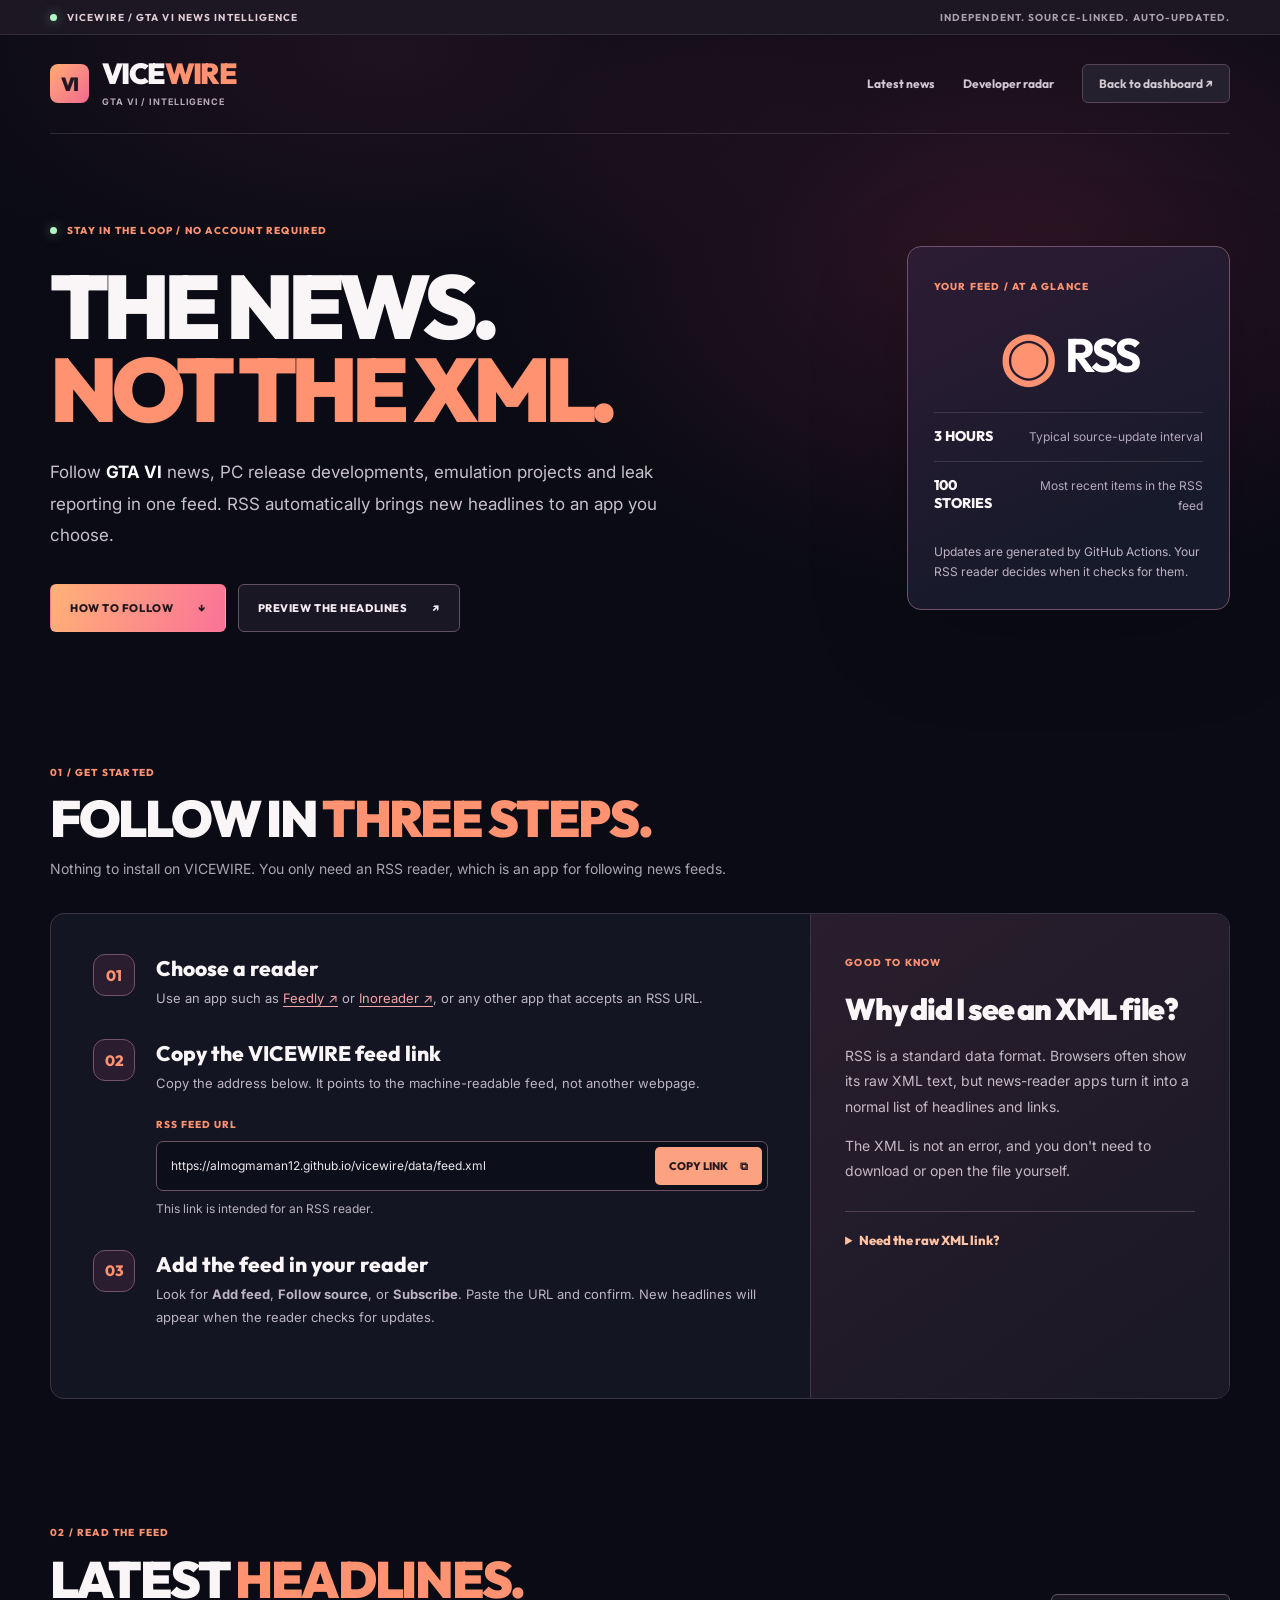
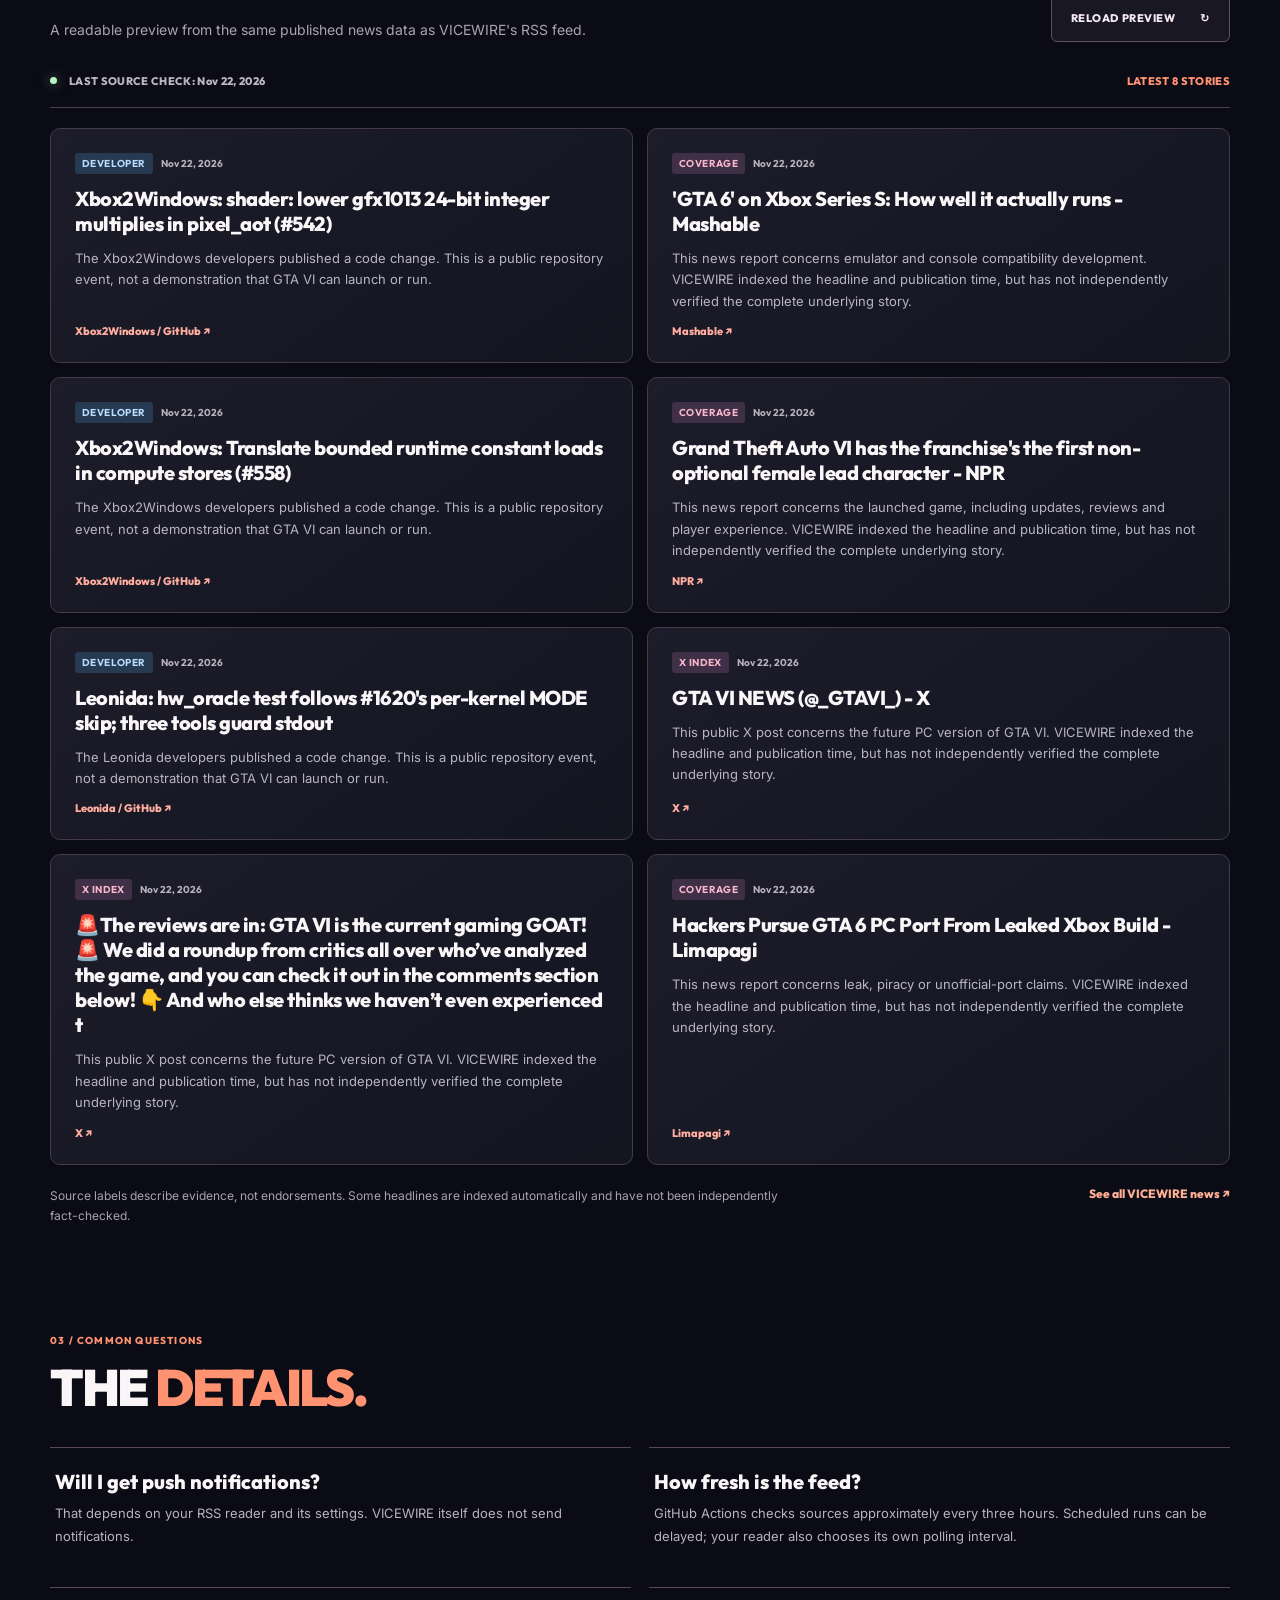
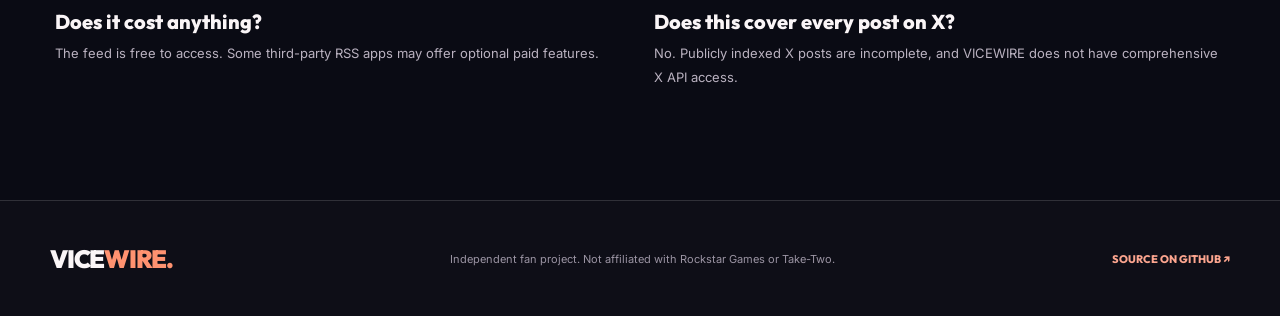
==== site/subscribe.html @ 9fcbdf6e "feat: add human-friendly RSS subscribe page with live story preview" ====
<!doctype html>
<html lang="en">
<head>
  <meta charset="utf-8">
  <meta name="viewport" content="width=device-width, initial-scale=1">
  <meta name="theme-color" content="#0b0c16">
  <meta name="description" content="Subscribe to VICEWIRE GTA VI news. Preview the latest headlines, copy the RSS feed URL and learn how to follow GTA 6 in your favorite RSS reader.">
  <title>Follow VICEWIRE | GTA VI RSS and latest headlines</title>
  <link rel="icon" href="assets/favicon.svg" type="image/svg+xml">
  <link rel="alternate" type="application/rss+xml" title="VICEWIRE GTA VI RSS feed" href="data/feed.xml">
  <link rel="preconnect" href="https://fonts.googleapis.com">
  <link rel="preconnect" href="https://fonts.gstatic.com" crossorigin>
  <link href="https://fonts.googleapis.com/css2?family=Outfit:wght@400;500;600;700;800;900&family=Inter:wght@400;500;600;700;800&display=swap" rel="stylesheet">
  <link rel="stylesheet" href="assets/subscribe.css">
  <script src="assets/subscribe.js" defer></script>
</head>
<body>
  <div class="ambient" aria-hidden="true"></div>
  <div class="top-strip"><div class="wrap strip-inner"><span class="dot"></span> VICEWIRE / GTA VI NEWS INTELLIGENCE <span class="right">INDEPENDENT. SOURCE-LINKED. AUTO-UPDATED.</span></div></div>
  <header class="wrap header">
    <a href="./" class="brand" aria-label="VICEWIRE home"><span class="brand-mark">VI</span><span>VICE<span class="accent">WIRE</span><small>GTA VI / INTELLIGENCE</small></span></a>
    <nav aria-label="Page navigation"><a href="./#news">Latest news</a><a href="./#projects">Developer radar</a><a class="back" href="./">Back to dashboard <span aria-hidden="true">↗</span></a></nav>
  </header>
  <main>
    <section class="wrap hero" aria-labelledby="page-title">
      <div class="hero-copy">
        <div class="eyebrow"><span class="dot"></span> STAY IN THE LOOP / NO ACCOUNT REQUIRED</div>
        <h1 id="page-title">THE NEWS.<br><em>NOT THE XML.</em></h1>
        <p>Follow <strong>GTA VI</strong> news, PC release developments, emulation projects and leak reporting in one feed. RSS automatically brings new headlines to an app you choose.</p>
        <div class="hero-links"><a class="btn btn-primary" href="#subscribe">HOW TO FOLLOW <span aria-hidden="true">↓</span></a><a class="btn btn-ghost" href="#preview">PREVIEW THE HEADLINES <span aria-hidden="true">↗</span></a></div>
      </div>
      <div class="hero-aside"><span class="aside-label">YOUR FEED / AT A GLANCE</span><div class="signal"><span class="rings" aria-hidden="true">◉</span><strong>RSS</strong></div>
        <div class="aside-fact"><b>3 HOURS</b><span>Typical source-update interval</span></div>
        <div class="aside-fact"><b>100 STORIES</b><span>Most recent items in the RSS feed</span></div>
        <p>Updates are generated by GitHub Actions. Your RSS reader decides when it checks for them.</p>
      </div>
    </section>
    <section class="wrap subscribe-layout" id="subscribe" aria-labelledby="subscribe-title">
      <div class="section-heading"><span class="section-number">01 / GET STARTED</span><h2 id="subscribe-title">FOLLOW IN <em>THREE STEPS.</em></h2><p>Nothing to install on VICEWIRE. You only need an RSS reader, which is an app for following news feeds.</p></div>
      <div class="subscribe-card">
        <div class="steps">
          <div class="step"><span class="number">01</span><div><h3>Choose a reader</h3><p>Use an app such as <a href="https://feedly.com/" target="_blank" rel="noopener noreferrer">Feedly ↗</a> or <a href="https://www.inoreader.com/" target="_blank" rel="noopener noreferrer">Inoreader ↗</a>, or any other app that accepts an RSS URL.</p></div></div>
          <div class="step"><span class="number">02</span><div><h3>Copy the VICEWIRE feed link</h3><p>Copy the address below. It points to the machine-readable feed, not another webpage.</p></div></div>
          <div class="copy-group">
            <label for="feed-url">RSS FEED URL</label>
            <div class="copy-row"><input id="feed-url" type="text" readonly value="https://almogmaman12.github.io/vicewire/data/feed.xml" aria-label="VICEWIRE RSS feed URL"><button id="copy-feed" type="button" class="copy-button"><span id="copy-label">COPY LINK</span><span aria-hidden="true">⧉</span></button></div>
            <p class="copy-status" id="copy-status" role="status" aria-live="polite">This link is intended for an RSS reader.</p>
          </div>
          <div class="step"><span class="number">03</span><div><h3>Add the feed in your reader</h3><p>Look for <strong>Add feed</strong>, <strong>Follow source</strong>, or <strong>Subscribe</strong>. Paste the URL and confirm. New headlines will appear when the reader checks for updates.</p></div></div>
        </div>
        <aside class="help-panel"><span class="eyebrow">GOOD TO KNOW</span><h3>Why did I see an XML file?</h3><p>RSS is a standard data format. Browsers often show its raw XML text, but news-reader apps turn it into a normal list of headlines and links.</p><p>The XML is not an error, and you don't need to download or open the file yourself.</p><details><summary>Need the raw XML link?</summary><p>For developers and feed readers, the actual endpoint remains available.</p><a href="data/feed.xml" target="_blank" rel="noopener noreferrer">Open raw RSS XML ↗</a></details></aside>
      </div>
    </section>
    <section class="wrap preview-section" id="preview" aria-labelledby="preview-title">
      <div class="section-heading preview-heading"><div><span class="section-number">02 / READ THE FEED</span><h2 id="preview-title">LATEST <em>HEADLINES.</em></h2><p>A readable preview from the same published news data as VICEWIRE's RSS feed.</p></div><button type="button" class="btn btn-ghost" id="refresh-preview">RELOAD PREVIEW <span aria-hidden="true">↻</span></button></div>
      <div class="preview-meta"><span class="dot"></span><span id="feed-updated">LOADING LATEST PUBLISHED DATA...</span><span class="preview-limit">LATEST 8 STORIES</span></div>
      <div class="preview-list" id="preview-list" aria-live="polite"><p class="loading">Loading recent stories…</p></div>
      <div class="preview-footer"><p>Source labels describe evidence, not endorsements. Some headlines are indexed automatically and have not been independently fact-checked.</p><a href="./#news">See all VICEWIRE news ↗</a></div>
    </section>
    <section class="wrap faq" aria-labelledby="faq-title"><div class="section-heading"><span class="section-number">03 / COMMON QUESTIONS</span><h2 id="faq-title">THE <em>DETAILS.</em></h2></div>
      <div class="faq-grid"><div class="faq-item"><h3>Will I get push notifications?</h3><p>That depends on your RSS reader and its settings. VICEWIRE itself does not send notifications.</p></div><div class="faq-item"><h3>How fresh is the feed?</h3><p>GitHub Actions checks sources approximately every three hours. Scheduled runs can be delayed; your reader also chooses its own polling interval.</p></div><div class="faq-item"><h3>Does it cost anything?</h3><p>The feed is free to access. Some third-party RSS apps may offer optional paid features.</p></div><div class="faq-item"><h3>Does this cover every post on X?</h3><p>No. Publicly indexed X posts are incomplete, and VICEWIRE does not have comprehensive X API access.</p></div></div>
    </section>
  </main>
  <footer><div class="wrap footer-inner"><a href="./" class="footer-logo">VICE<span>WIRE.</span></a><span>Independent fan project. Not affiliated with Rockstar Games or Take-Two.</span><a href="https://github.com/almogmaman12/vicewire" target="_blank" rel="noopener noreferrer">SOURCE ON GITHUB ↗</a></div></footer>
</body>
</html>
---- site/assets/subscribe.css ----
:root{color-scheme:dark;--bg:#0a0b14;--panel:#151624;--stroke:#3b3445;--muted:#a9a3b3;--text:#faf5f7;--orange:#ff9270;--pink:#ff6caa;--green:#b2f6c2}*{box-sizing:border-box}html{scroll-behavior:smooth}body{margin:0;background:var(--bg);color:var(--text);font:400 15px/1.65 Inter,Arial,sans-serif;-webkit-font-smoothing:antialiased}a{color:inherit;text-decoration:none}button,input{font:inherit}button{cursor:pointer}.ambient{position:absolute;inset:0 0 auto;z-index:-1;height:860px;background:radial-gradient(ellipse 58% 58% at 79% 29%,#9a315440,transparent 70%),radial-gradient(ellipse 45% 34% at 30% 6%,#7d33562d,transparent 85%)}.wrap{width:min(1180px,calc(100% - 64px));margin-inline:auto}.top-strip{border-bottom:1px solid #ffffff19;background:#1c1723}.strip-inner{height:34px;display:flex;align-items:center;gap:10px;color:#e2cdd5;font:700 10px Outfit,sans-serif;letter-spacing:.11em}.strip-inner .right{margin-left:auto;color:#a9a0aa}.dot{width:7px;height:7px;background:var(--green);border-radius:50%;display:inline-block;flex:0 0 auto;box-shadow:0 0 12px #b2f6c280}.header{display:flex;align-items:center;justify-content:space-between;padding-block:26px;border-bottom:1px solid #ffffff1f}.brand{display:flex;align-items:center;gap:13px;font:900 29px/.92 Outfit,sans-serif;letter-spacing:-.055em}.brand-mark{display:grid;place-items:center;width:39px;height:39px;background:linear-gradient(130deg,#ffac73,#f36a91);color:#241522;font:900 19px Outfit,sans-serif;letter-spacing:-.09em;border-radius:8px}.brand small{display:block;margin-top:8px;font:700 9px Inter,sans-serif;letter-spacing:.1em;color:#b6aab6}.accent,.section-heading em,.hero h1 em{font-style:normal;color:var(--orange)}nav{display:flex;align-items:center;gap:28px;color:#d1c8d2;font:700 12px Outfit,sans-serif}nav a:hover,.preview-footer a:hover,.step a:hover{color:var(--orange)}nav .back{padding:11px 16px;background:#24202d;border:1px solid #564456;border-radius:6px}.hero{display:grid;grid-template-columns:1.5fr .6fr;gap:48px;padding-block:90px 97px;align-items:center}.eyebrow,.section-number,.aside-label{font:800 10px Outfit,sans-serif;letter-spacing:.12em;color:var(--orange)}.eyebrow{display:flex;align-items:center;gap:10px}.hero h1{font:900 clamp(61px,7vw,96px)/.93 Outfit,sans-serif;letter-spacing:-.065em;margin:27px 0}.hero-copy>p{max-width:670px;font-size:17px;line-height:1.85;color:#c8c0cc}.hero-copy>p strong{color:#fff}.hero-links{display:flex;gap:12px;flex-wrap:wrap;margin-top:32px}.btn{display:inline-flex;justify-content:space-between;align-items:center;gap:25px;min-height:48px;padding:0 19px;border-radius:6px;border:1px solid #615262;background:#1a1724;color:#f5e9f1;font:800 11px Outfit,sans-serif;letter-spacing:.05em}.btn:hover{border-color:var(--orange)}.btn-primary{background:linear-gradient(110deg,#ffb176,#fa7298);color:#201620;border-color:transparent}.btn-primary:hover{filter:brightness(1.07)}.hero-aside{border:1px solid #71516b;border-radius:14px;padding:26px;background:linear-gradient(155deg,#2d1c34,#171a2a 75%);box-shadow:0 25px 100px #0003}.signal{height:115px;display:flex;justify-content:center;align-items:center;gap:12px;font:900 47px Outfit,sans-serif;letter-spacing:-.07em;color:#fff}.rings{color:var(--orange);font-size:65px}.aside-fact{display:flex;justify-content:space-between;gap:12px;padding:14px 0;border-top:1px solid #ffffff20}.aside-fact b{font:800 14px Outfit,sans-serif}.aside-fact span{font-size:12px;color:#b6a8bd;text-align:right}.hero-aside>p{margin:12px 0 0;color:#beb2c3;font-size:12px;line-height:1.7}.subscribe-layout,.preview-section,.faq{padding-block:30px 90px}.section-heading{margin-bottom:32px}.section-heading h2{margin:9px 0 10px;font:900 clamp(34px,4vw,51px)/1.05 Outfit,sans-serif;letter-spacing:-.045em}.section-heading>p,.section-heading>div>p{margin:0;max-width:740px;color:#aaa4b3;font-size:14px;line-height:1.8}.subscribe-card{display:grid;grid-template-columns:1.45fr .8fr;border:1px solid var(--stroke);border-radius:14px;overflow:hidden;background:#141522}.steps{padding:40px 42px}.step{display:flex;gap:21px;margin-bottom:29px}.number{flex:0 0 auto;display:grid;place-items:center;width:42px;height:42px;border:1px solid #76516b;background:#2b1d30;color:var(--orange);border-radius:12px;font:800 15px Outfit,sans-serif}.step h3{margin:1px 0 6px;font:800 21px Outfit,sans-serif}.step p{margin:0;color:#bcb4c4;font-size:13px;line-height:1.8}.step a{color:#f6a3a8;text-decoration:underline;text-underline-offset:3px}.copy-group{margin:-7px 0 31px 63px}.copy-group label{display:block;margin-bottom:10px;font:800 10px Outfit,sans-serif;letter-spacing:.1em;color:var(--orange)}.copy-row{display:flex;border:1px solid #6d5063;background:#0c0f19;border-radius:7px;padding:5px}.copy-row input{min-width:0;width:100%;flex:1;border:0;outline:0;background:none;padding:9px;color:#ebe5ea;font-size:12px}.copy-button{flex:0 0 auto;border:0;border-radius:5px;background:#fca281;color:#241721;padding:12px 14px;display:flex;align-items:center;gap:12px;font:800 11px Outfit,sans-serif}.copy-button:hover{background:#ffc3a7}.copy-status{font-size:12px;color:#b9b2bf;margin:8px 0 0}.help-panel{border-left:1px solid #453444;padding:42px 34px;background:linear-gradient(145deg,#291e2d,#1a1825)}.help-panel h3{font:900 30px/1.14 Outfit,sans-serif;letter-spacing:-.04em;margin:23px 0 17px}.help-panel p{color:#c5b9c5;font-size:14px;line-height:1.8}.help-panel details{margin-top:28px;border-top:1px solid #524151;padding-top:20px}.help-panel summary{font:800 13px Outfit,sans-serif;cursor:pointer;color:#ffc2a2}.help-panel details p{font-size:12px}.help-panel details a{font:800 12px Outfit,sans-serif;color:var(--orange);text-decoration:underline}.preview-heading{display:flex;align-items:end;justify-content:space-between;gap:18px}.preview-heading .btn{flex:0 0 auto}.preview-meta{display:flex;align-items:center;gap:12px;color:#bcb6bf;font:800 11px Outfit,sans-serif;letter-spacing:.03em;border-bottom:1px solid #49404b;padding-bottom:19px}.preview-limit{margin-left:auto;color:var(--orange)}.preview-list{display:grid;grid-template-columns:repeat(2,minmax(0,1fr));gap:14px;margin-top:20px}.story{display:flex;flex-direction:column;gap:12px;min-width:0;padding:24px;border:1px solid #443a49;background:linear-gradient(145deg,#1d1c2a,#131521);border-radius:10px;transition:border-color .18s,transform .18s}.story:hover{border-color:#dc8f9c;transform:translateY(-2px)}.story-meta{display:flex;align-items:center;gap:8px;flex-wrap:wrap;color:#b9b1be;font:700 10px Outfit,sans-serif}.story-badge{display:inline-block;border-radius:3px;padding:4px 7px;background:#403047;color:#f9b6cc;letter-spacing:.04em}.story-badge.official{background:#23483a;color:#b4f5ca}.story-badge.developer{background:#263a51;color:#b9dcff}.story-badge.rumor{background:#5a3331;color:#ffc5a5}.story h3{margin:0;font:800 20px/1.25 Outfit,sans-serif;letter-spacing:-.025em}.story p{margin:0;color:#b9b4c1;font-size:13px;line-height:1.65}.story-source{margin-top:auto;color:#ffad9f;font:800 11px Outfit,sans-serif}.loading,.error{grid-column:1/-1;background:#191927;border:1px solid #44384a;border-radius:9px;padding:30px;color:#c9becf}.preview-footer{display:flex;justify-content:space-between;gap:20px;margin-top:21px;color:#a9a4af;font-size:12px}.preview-footer p{margin:0;max-width:740px}.preview-footer a{flex:0 0 auto;color:#ffaf94;font:800 12px Outfit,sans-serif}.faq{padding-top:12px}.faq-grid{display:grid;grid-template-columns:repeat(2,minmax(0,1fr));gap:18px}.faq-item{border-top:1px solid #58475c;padding:21px 5px}.faq-item h3{font:800 20px Outfit,sans-serif;margin:0 0 8px}.faq-item p{font-size:13px;color:#bab2c0;line-height:1.8;margin:0}footer{border-top:1px solid #ffffff24;background:#0e0e17}.footer-inner{min-height:115px;display:flex;align-items:center;justify-content:space-between;gap:24px}.footer-logo{font:900 25px Outfit,sans-serif;letter-spacing:-.05em}.footer-logo span{color:var(--orange)}footer .footer-inner>span{font-size:11px;color:#9b94a3}footer .footer-inner>a:last-child{font:800 11px Outfit,sans-serif;color:#fca58f}button:focus-visible,a:focus-visible,input:focus-visible,summary:focus-visible{outline:2px solid #fba787;outline-offset:3px}@media(max-width:900px){.hero{grid-template-columns:1fr;padding-block:62px}.hero-aside{max-width:480px}.subscribe-card{grid-template-columns:1fr}.help-panel{border-top:1px solid #453444;border-left:0}.header nav{gap:16px}.strip-inner .right{display:none}}@media(max-width:640px){.wrap{width:calc(100% - 32px)}.top-strip{font-size:9px}.header{padding-block:20px}.brand{font-size:24px}.brand-mark{width:34px;height:34px}.header nav a:not(.back){display:none}.header nav .back{padding:9px;font-size:11px}.hero{gap:24px;padding-block:46px 64px}.hero h1{font-size:clamp(48px,12vw,69px)}.hero-copy>p{font-size:15px}.hero-links{flex-direction:column}.hero-links .btn{justify-content:space-between}.hero-aside{padding:20px}.subscribe-layout,.preview-section,.faq{padding-bottom:60px}.steps{padding:26px 17px}.step{gap:13px}.number{height:35px;width:35px;font-size:12px}.step h3{font-size:19px}.copy-group{margin-left:0}.copy-row input{font-size:11px}.copy-button{padding:11px 10px}.help-panel{padding:29px 22px}.preview-heading{align-items:start;flex-direction:column}.preview-list,.faq-grid{grid-template-columns:1fr}.preview-footer{flex-direction:column}.footer-inner{flex-wrap:wrap;justify-content:flex-start;padding-block:25px}}
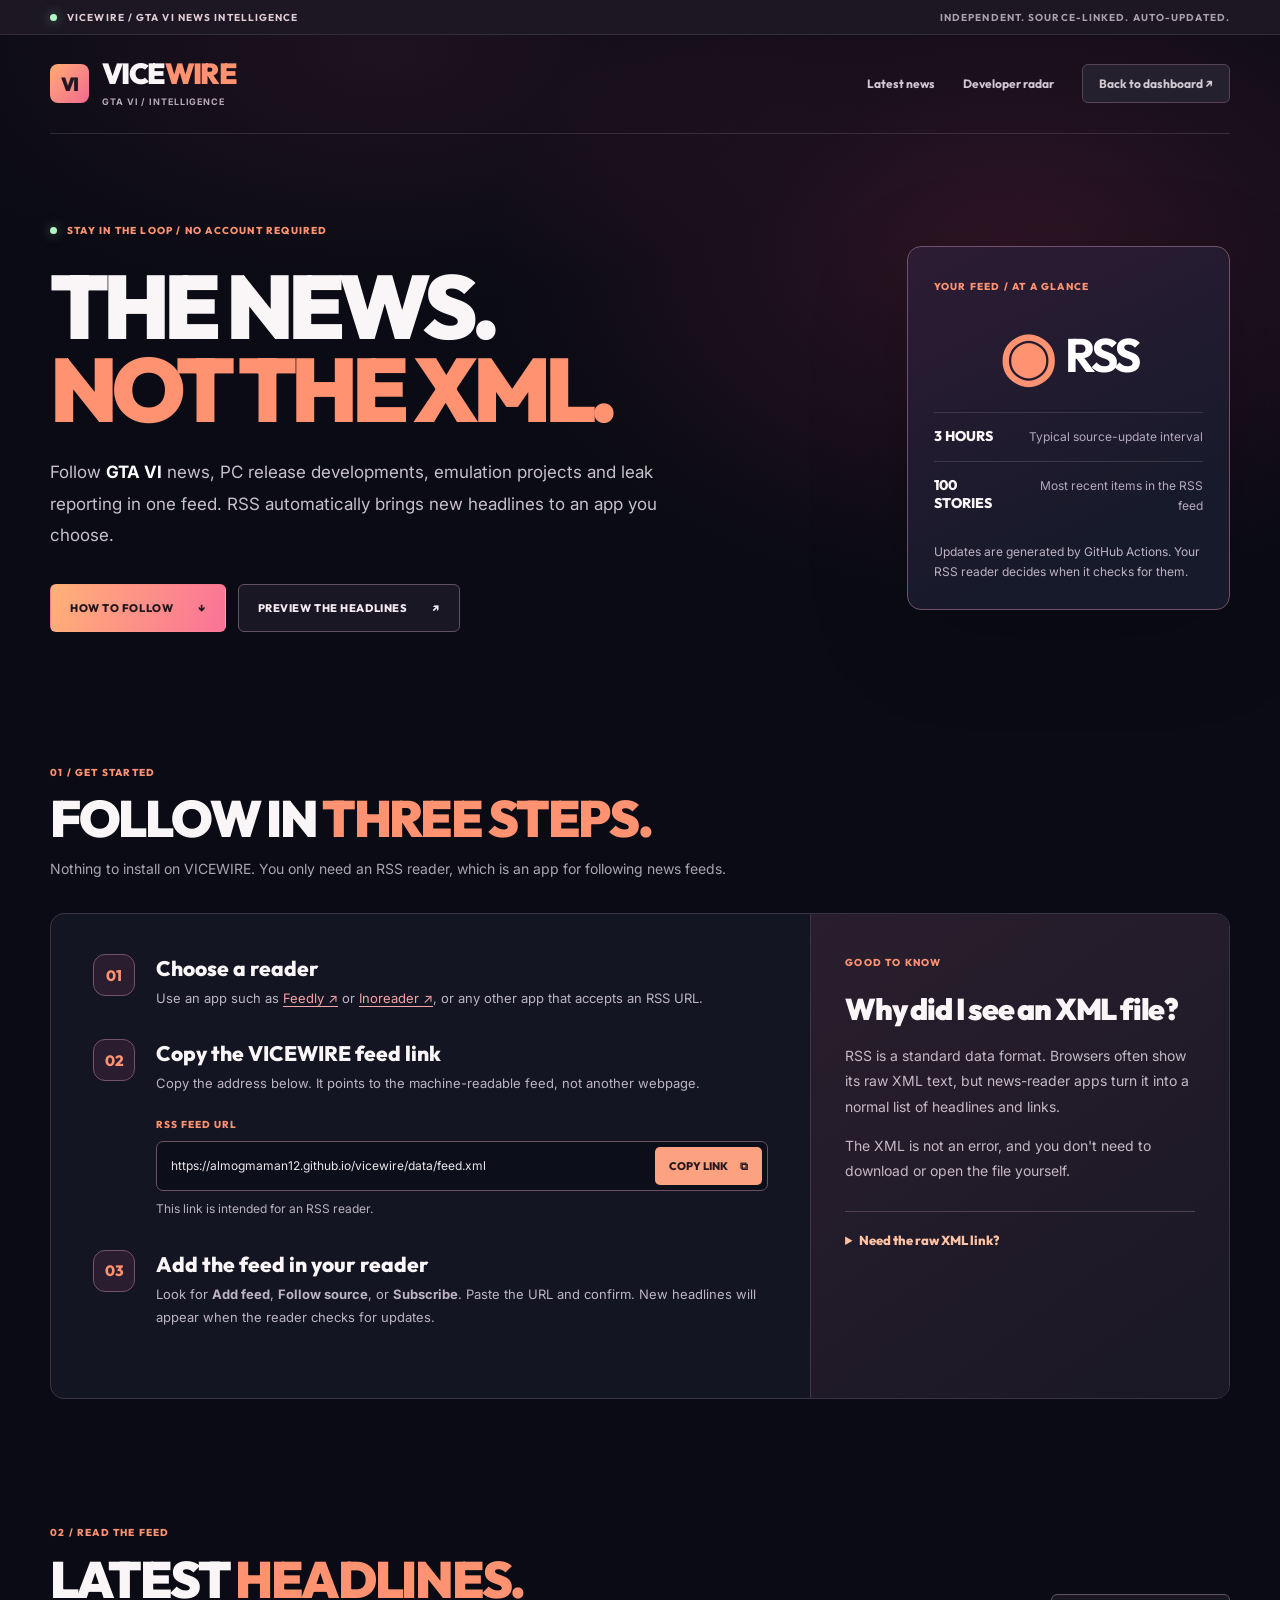
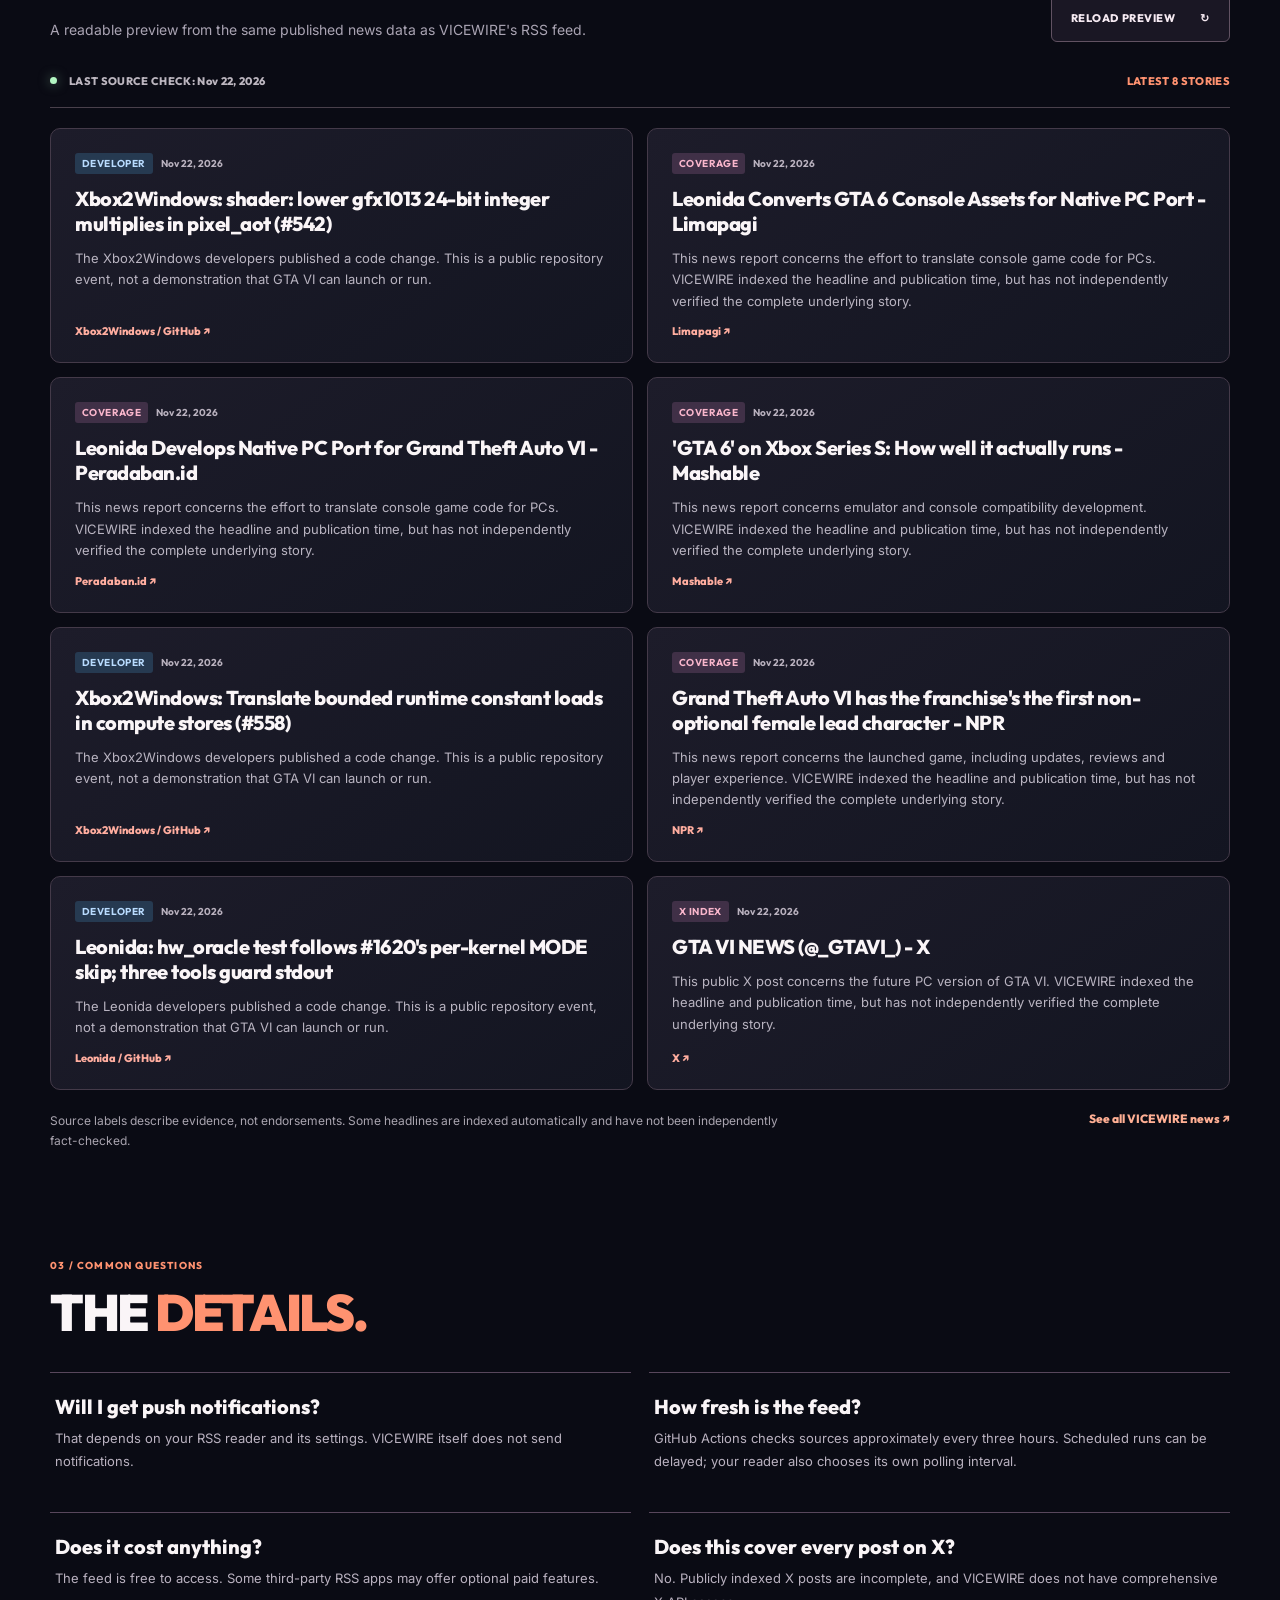
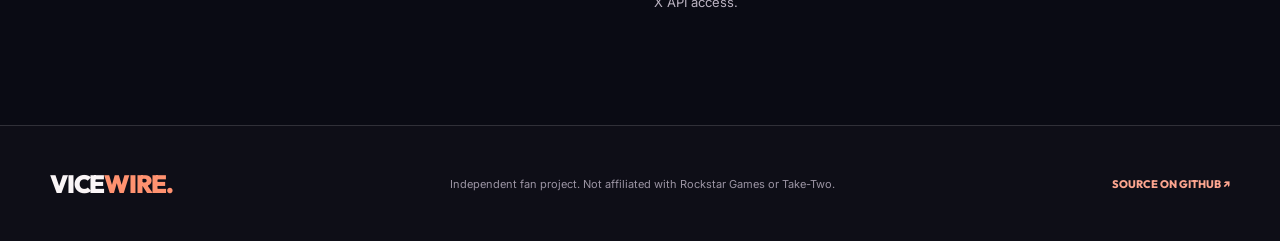
==== commit b6d1721c: "feat: improve search visibility with canonical metadata, sitemap, and PC explainer" ====
--- a/site/subscribe.html
+++ b/site/subscribe.html
@@ -6,6 +6,13 @@
   <meta name="theme-color" content="#0b0c16">
   <meta name="description" content="Subscribe to VICEWIRE GTA VI news. Preview the latest headlines, copy the RSS feed URL and learn how to follow GTA 6 in your favorite RSS reader.">
   <title>Follow VICEWIRE | GTA VI RSS and latest headlines</title>
+  <link rel="canonical" href="https://almogmaman12.github.io/vicewire/subscribe.html">
+  <meta property="og:type" content="website">
+  <meta property="og:site_name" content="VICEWIRE">
+  <meta property="og:title" content="Follow VICEWIRE | Free GTA 6 RSS Feed">
+  <meta property="og:description" content="Follow GTA VI news for free. Copy the RSS link, preview the latest headlines, and subscribe with a news reader.">
+  <meta property="og:url" content="https://almogmaman12.github.io/vicewire/subscribe.html">
+  <meta name="twitter:card" content="summary">
   <link rel="icon" href="assets/favicon.svg" type="image/svg+xml">
   <link rel="alternate" type="application/rss+xml" title="VICEWIRE GTA VI RSS feed" href="data/feed.xml">
   <link rel="preconnect" href="https://fonts.googleapis.com">
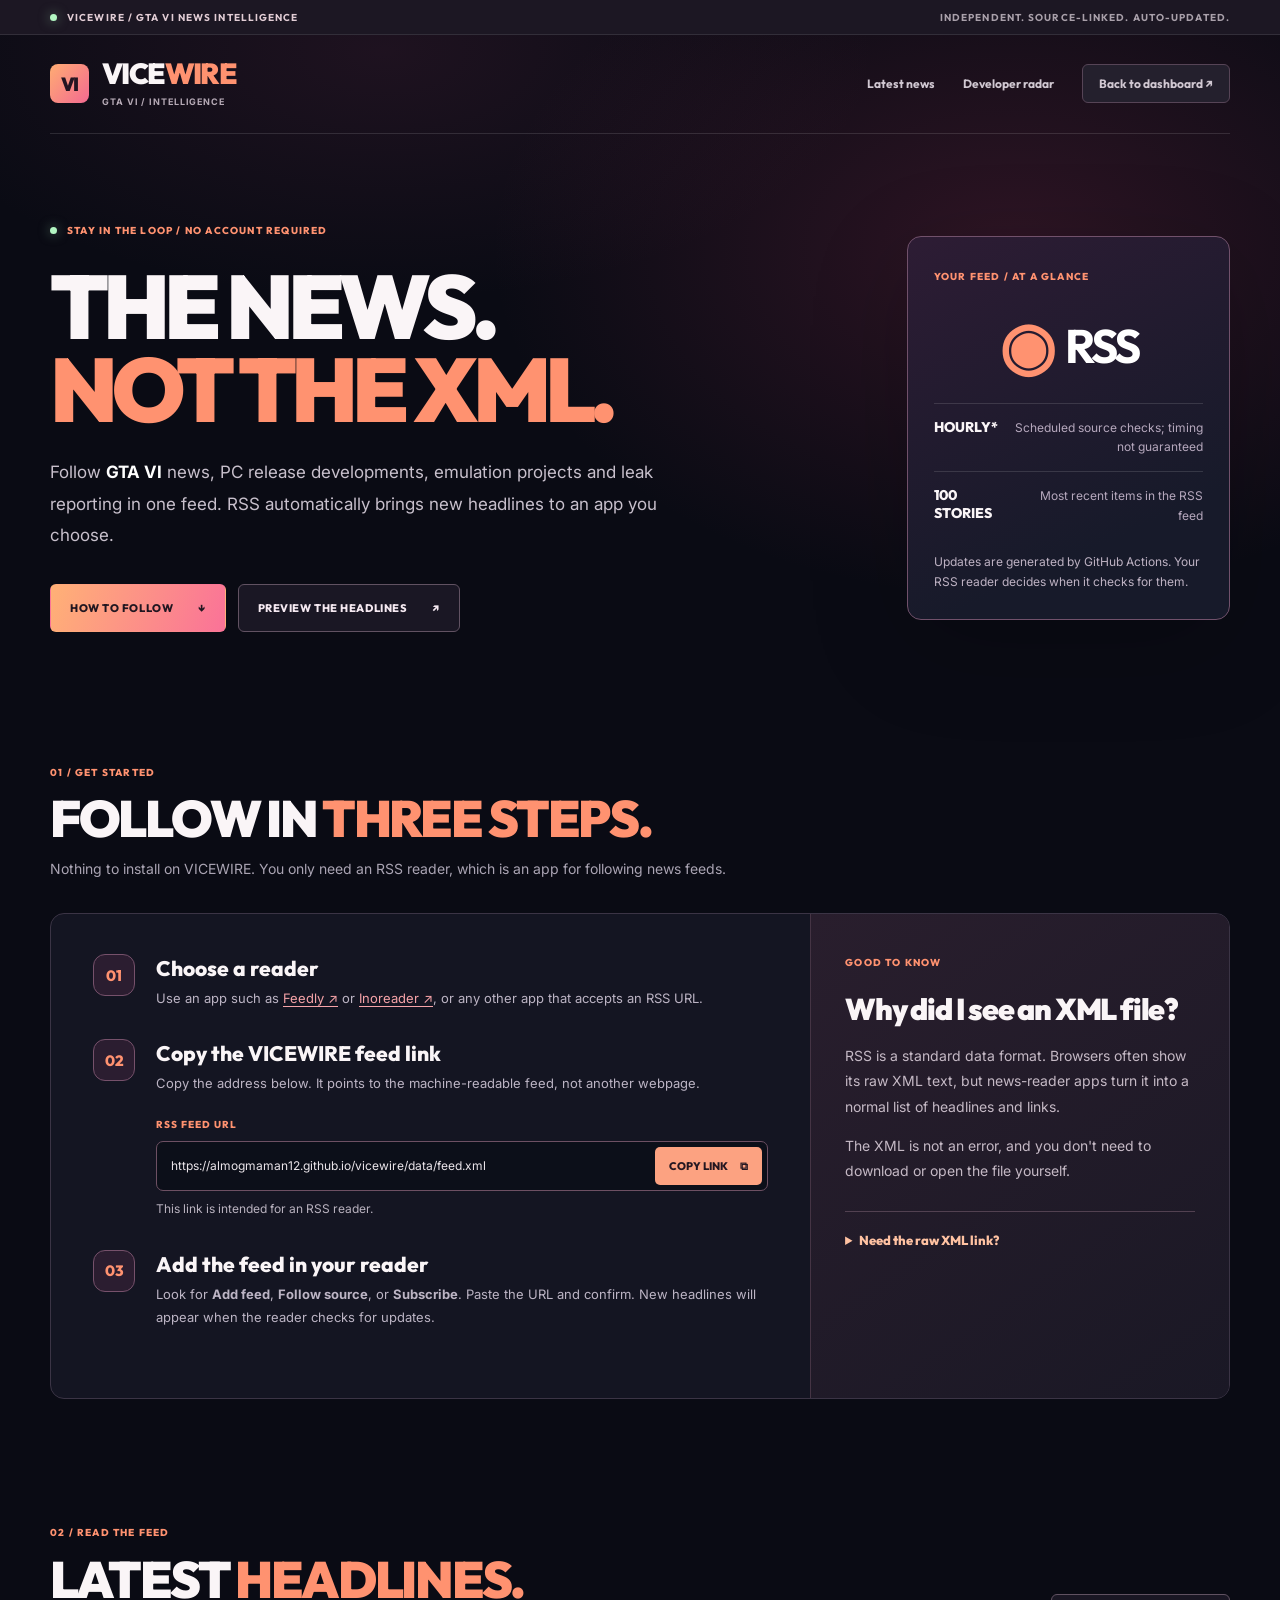
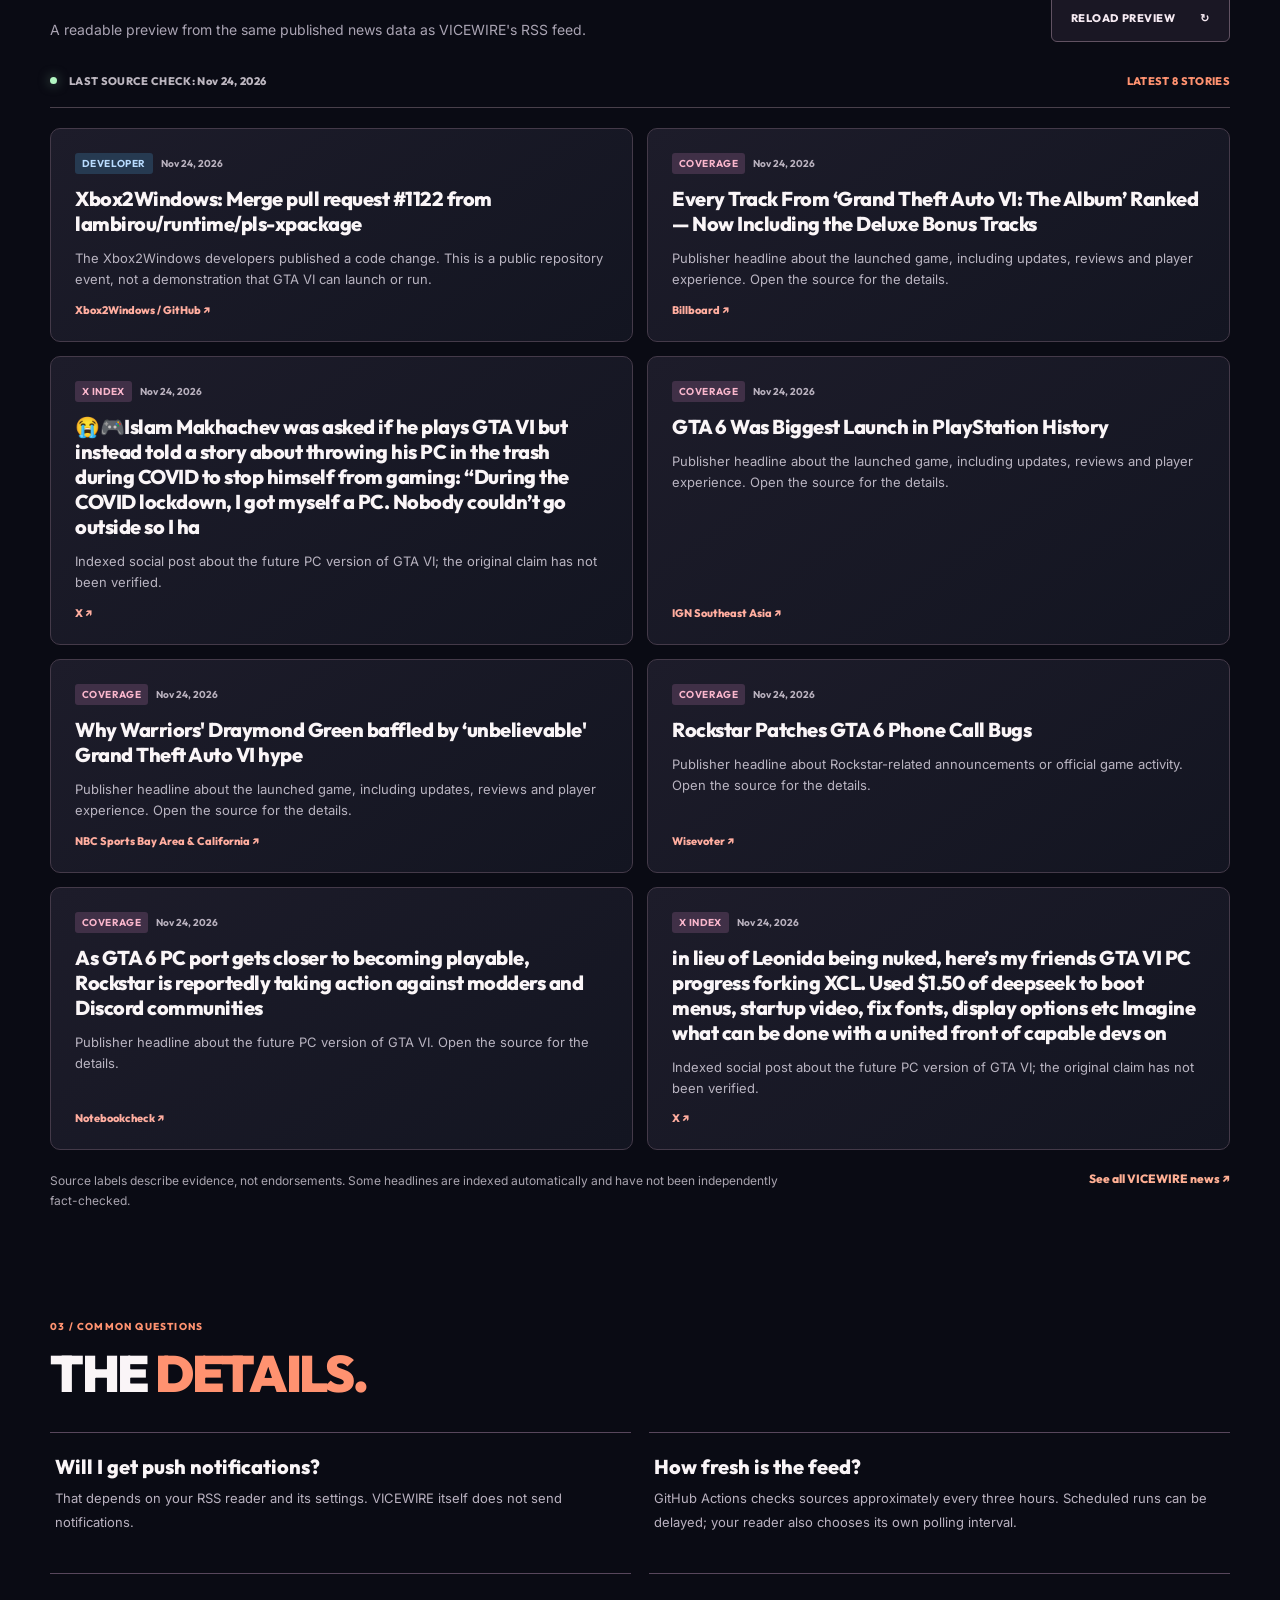
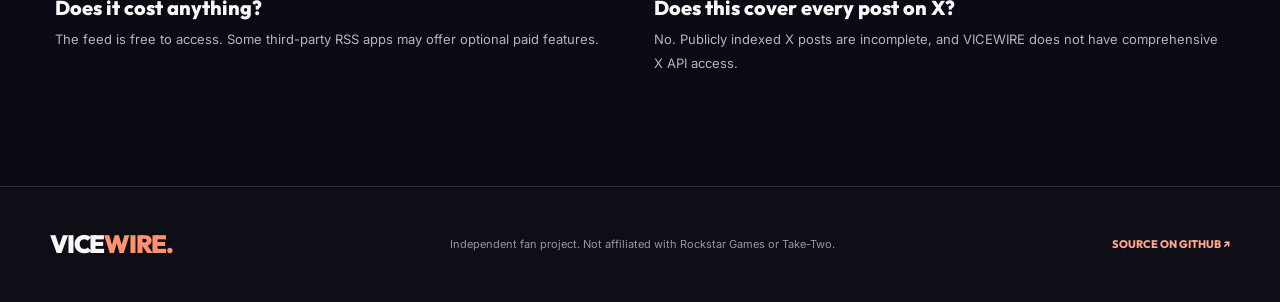
==== commit 72a89c5f: "fix: flag missing Leonida repos, cover EXE reporting, run checks hourly" ====
--- a/site/subscribe.html
+++ b/site/subscribe.html
@@ -37,7 +37,7 @@
         <div class="hero-links"><a class="btn btn-primary" href="#subscribe">HOW TO FOLLOW <span aria-hidden="true">↓</span></a><a class="btn btn-ghost" href="#preview">PREVIEW THE HEADLINES <span aria-hidden="true">↗</span></a></div>
       </div>
       <div class="hero-aside"><span class="aside-label">YOUR FEED / AT A GLANCE</span><div class="signal"><span class="rings" aria-hidden="true">◉</span><strong>RSS</strong></div>
-        <div class="aside-fact"><b>3 HOURS</b><span>Typical source-update interval</span></div>
+        <div class="aside-fact"><b>HOURLY*</b><span>Scheduled source checks; timing not guaranteed</span></div>
         <div class="aside-fact"><b>100 STORIES</b><span>Most recent items in the RSS feed</span></div>
         <p>Updates are generated by GitHub Actions. Your RSS reader decides when it checks for them.</p>
       </div>
